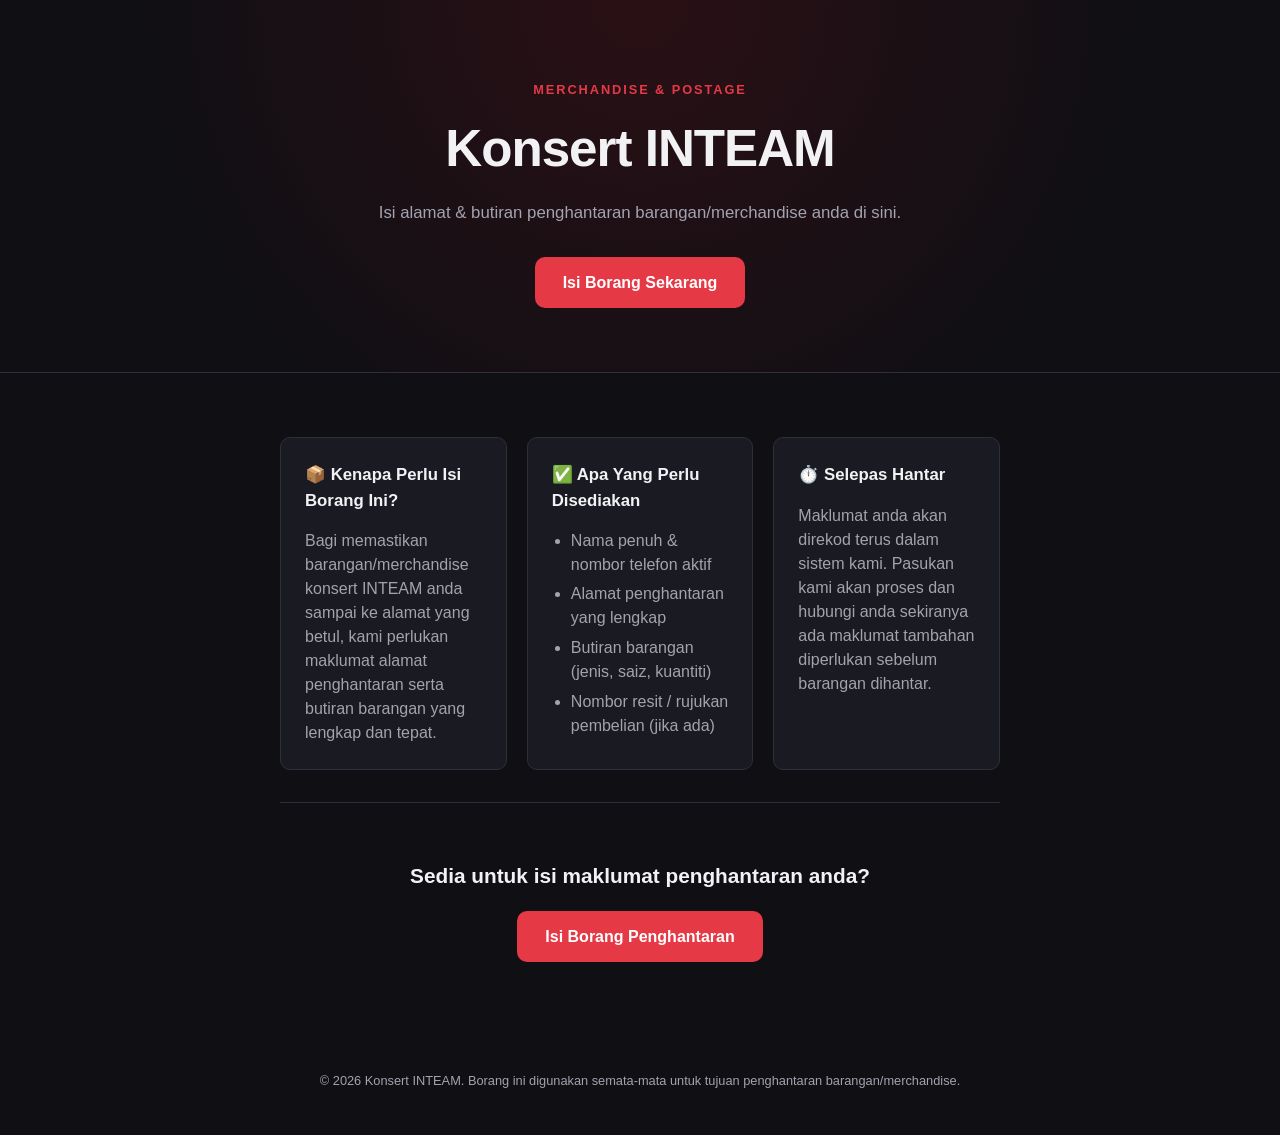
==== index.html @ 43d73769 "Add INTEAM concert postage landing page and form with Google Sheet integration Static landing page +" ====
<!DOCTYPE html>
<html lang="ms">
<head>
<meta charset="UTF-8">
<meta name="viewport" content="width=device-width, initial-scale=1.0">
<title>Konsert INTEAM — Borang Penghantaran Barangan</title>
<link rel="stylesheet" href="style.css">
</head>
<body>
  <header class="hero">
    <div class="hero-inner">
      <p class="eyebrow">Merchandise &amp; Postage</p>
      <h1>Konsert INTEAM</h1>
      <p class="tagline">Isi alamat &amp; butiran penghantaran barangan/merchandise anda di sini.</p>
      <a class="btn btn-primary" href="form.html">Isi Borang Sekarang</a>
    </div>
  </header>

  <main class="container">
    <section class="info-grid">
      <div class="info-card">
        <h2>📦 Kenapa Perlu Isi Borang Ini?</h2>
        <p>Bagi memastikan barangan/merchandise konsert INTEAM anda sampai ke alamat yang betul, kami perlukan
          maklumat alamat penghantaran serta butiran barangan yang lengkap dan tepat.</p>
      </div>
      <div class="info-card">
        <h2>✅ Apa Yang Perlu Disediakan</h2>
        <ul>
          <li>Nama penuh &amp; nombor telefon aktif</li>
          <li>Alamat penghantaran yang lengkap</li>
          <li>Butiran barangan (jenis, saiz, kuantiti)</li>
          <li>Nombor resit / rujukan pembelian (jika ada)</li>
        </ul>
      </div>
      <div class="info-card">
        <h2>⏱️ Selepas Hantar</h2>
        <p>Maklumat anda akan direkod terus dalam sistem kami. Pasukan kami akan proses dan hubungi anda
          sekiranya ada maklumat tambahan diperlukan sebelum barangan dihantar.</p>
      </div>
    </section>

    <section class="cta-block">
      <h2>Sedia untuk isi maklumat penghantaran anda?</h2>
      <a class="btn btn-primary" href="form.html">Isi Borang Penghantaran</a>
    </section>
  </main>

  <footer class="site-footer">
    <p>&copy; 2026 Konsert INTEAM. Borang ini digunakan semata-mata untuk tujuan penghantaran barangan/merchandise.</p>
  </footer>
</body>
</html>
---- style.css ----
:root {
  --bg: #0f0f14;
  --surface: #1a1a22;
  --surface-2: #22222c;
  --border: #2f2f3a;
  --text: #f2f2f5;
  --text-muted: #a3a3b0;
  --accent: #e63946;
  --accent-hover: #d62839;
  --success: #4caf82;
  --error: #e63946;
  --radius: 10px;
  font-size: 16px;
}

* { box-sizing: border-box; }

body {
  margin: 0;
  font-family: -apple-system, BlinkMacSystemFont, "Segoe UI", Roboto, Helvetica, Arial, sans-serif;
  background: var(--bg);
  color: var(--text);
  line-height: 1.5;
}

.container {
  max-width: 760px;
  margin: 0 auto;
  padding: 2rem 1.25rem 4rem;
}

/* Hero / landing */
.hero {
  background: radial-gradient(circle at top, #2a1015, var(--bg) 70%);
  border-bottom: 1px solid var(--border);
  text-align: center;
  padding: 5rem 1.25rem 4rem;
}

.hero-inner { max-width: 640px; margin: 0 auto; }

.eyebrow {
  text-transform: uppercase;
  letter-spacing: 0.15em;
  font-size: 0.8rem;
  color: var(--accent);
  font-weight: 600;
  margin: 0 0 0.75rem;
}

.hero h1 {
  font-size: clamp(2.2rem, 6vw, 3.2rem);
  margin: 0 0 0.75rem;
  letter-spacing: -0.02em;
}

.tagline {
  color: var(--text-muted);
  font-size: 1.05rem;
  margin: 0 0 2rem;
}

.btn {
  display: inline-block;
  border: none;
  border-radius: var(--radius);
  padding: 0.85rem 1.75rem;
  font-size: 1rem;
  font-weight: 600;
  text-decoration: none;
  cursor: pointer;
  transition: background 0.15s ease, transform 0.05s ease;
}

.btn-primary {
  background: var(--accent);
  color: #fff;
}

.btn-primary:hover { background: var(--accent-hover); }
.btn-primary:active { transform: translateY(1px); }
.btn-primary:disabled { opacity: 0.6; cursor: not-allowed; }

/* Info grid */
.info-grid {
  display: grid;
  gap: 1.25rem;
  grid-template-columns: repeat(auto-fit, minmax(220px, 1fr));
  margin: 2rem 0;
}

.info-card {
  background: var(--surface);
  border: 1px solid var(--border);
  border-radius: var(--radius);
  padding: 1.5rem;
}

.info-card h2 { font-size: 1.05rem; margin-top: 0; }
.info-card p, .info-card ul { color: var(--text-muted); margin-bottom: 0; }
.info-card ul { padding-left: 1.2rem; }
.info-card li { margin-bottom: 0.35rem; }

.cta-block {
  text-align: center;
  border-top: 1px solid var(--border);
  padding-top: 2.5rem;
  margin-top: 2rem;
}

.cta-block h2 { font-size: 1.3rem; margin-bottom: 1.25rem; }

/* Page header (form page) */
.page-header {
  border-bottom: 1px solid var(--border);
  padding: 2.5rem 1.25rem 2rem;
  text-align: center;
}

.page-header-inner { max-width: 640px; margin: 0 auto; position: relative; }

.back-link {
  display: inline-block;
  color: var(--text-muted);
  text-decoration: none;
  font-size: 0.9rem;
  margin-bottom: 1rem;
}

.back-link:hover { color: var(--text); }

.page-header h1 { font-size: clamp(1.6rem, 4vw, 2.2rem); margin: 0 0 0.5rem; }

/* Form */
.form-container { max-width: 620px; }

fieldset {
  border: 1px solid var(--border);
  border-radius: var(--radius);
  padding: 1.25rem 1.25rem 1.5rem;
  margin: 0 0 1.5rem;
  background: var(--surface);
}

legend {
  padding: 0 0.5rem;
  font-weight: 600;
  color: var(--accent);
}

label {
  display: block;
  margin: 1rem 0 0.4rem;
  font-size: 0.9rem;
  color: var(--text-muted);
}

label:first-of-type { margin-top: 0.25rem; }

.required { color: var(--accent); }

input, select, textarea {
  width: 100%;
  padding: 0.7rem 0.85rem;
  border-radius: 8px;
  border: 1px solid var(--border);
  background: var(--surface-2);
  color: var(--text);
  font-size: 1rem;
  font-family: inherit;
}

input:focus, select:focus, textarea:focus {
  outline: none;
  border-color: var(--accent);
}

textarea { resize: vertical; }

.row {
  display: grid;
  grid-template-columns: 1fr 2fr;
  gap: 1rem;
}

.form-message {
  min-height: 1.4rem;
  font-size: 0.9rem;
  margin-bottom: 1rem;
}

.form-message.success { color: var(--success); }
.form-message.error { color: var(--error); }

#submit-btn { width: 100%; }

.site-footer {
  text-align: center;
  color: var(--text-muted);
  font-size: 0.8rem;
  padding: 2rem 1.25rem;
}

@media (max-width: 480px) {
  .row { grid-template-columns: 1fr; }
}
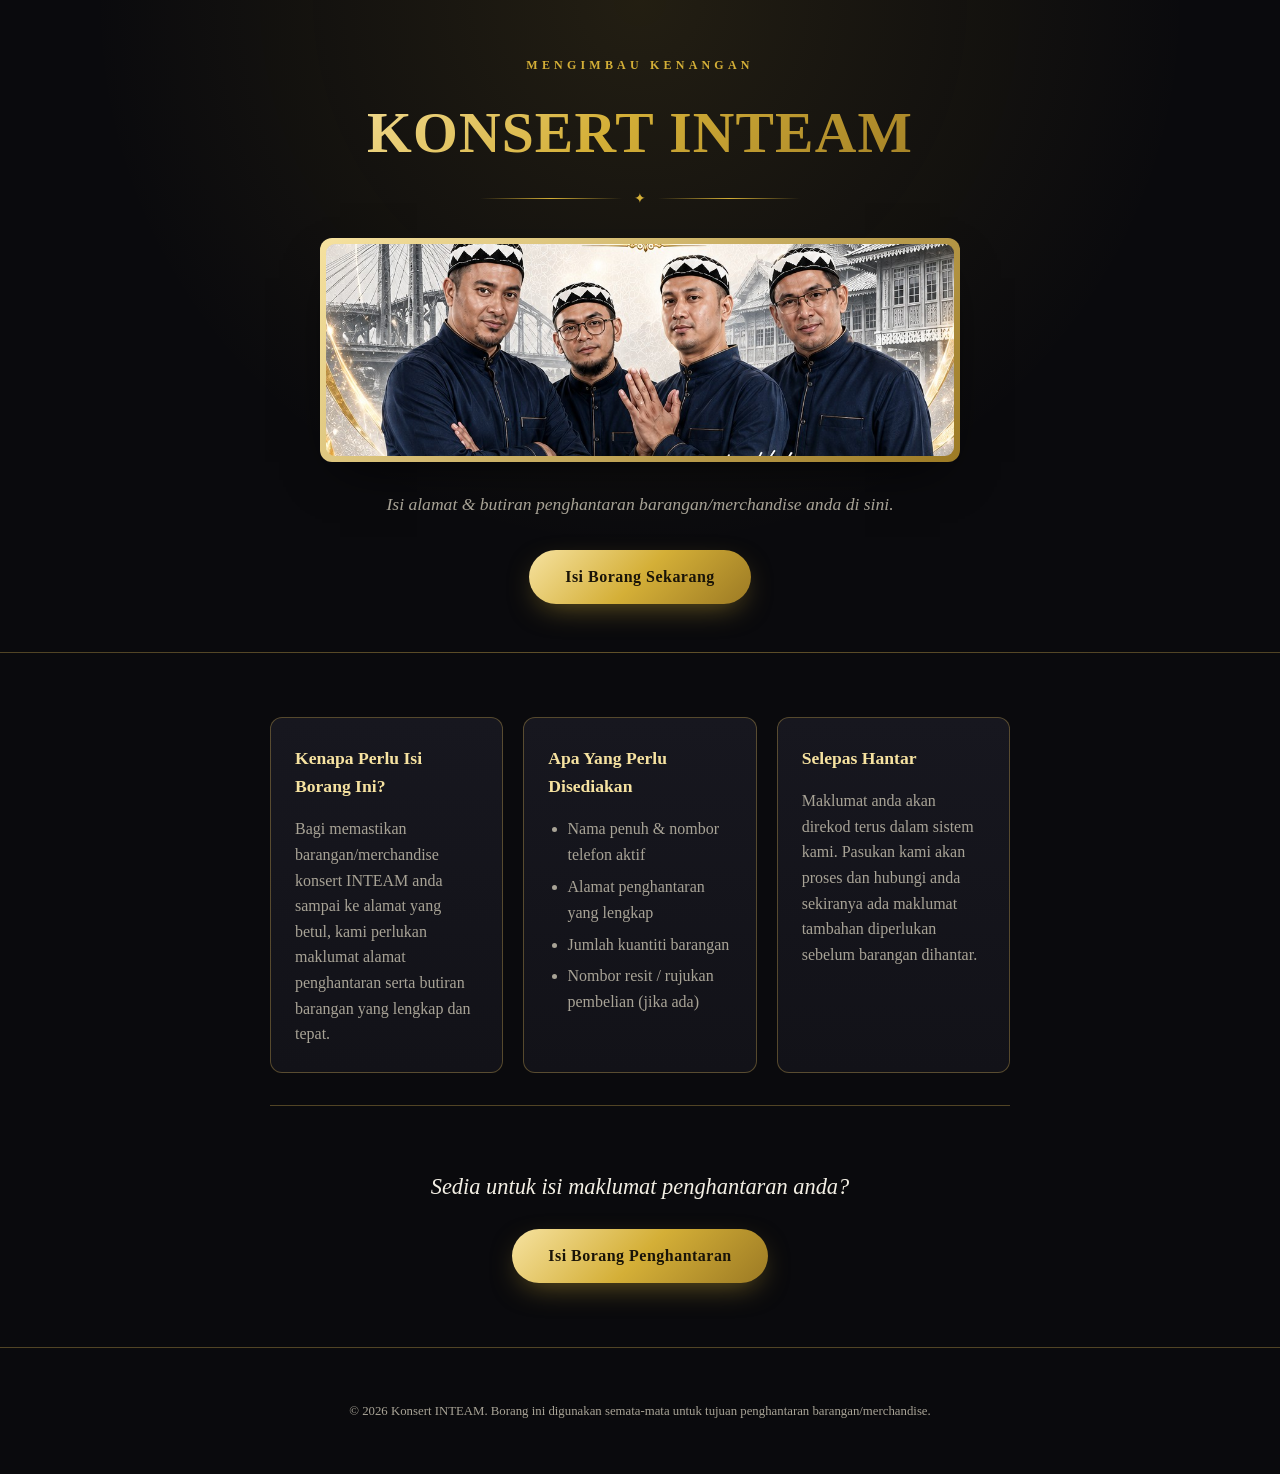
==== commit a24b292f: "Add premium gold/navy design with band photo on landing page Crops the group photo from the concert " ====
--- a/index.html
+++ b/index.html
@@ -9,8 +9,14 @@
 <body>
   <header class="hero">
     <div class="hero-inner">
-      <p class="eyebrow">Merchandise &amp; Postage</p>
-      <h1>Konsert INTEAM</h1>
+      <p class="eyebrow">Mengimbau Kenangan</p>
+      <h1 class="gold-text">KONSERT INTEAM</h1>
+      <div class="divider"><span>&#10022;</span></div>
+
+      <div class="hero-photo-frame">
+        <img src="assets/inteam-group.jpg" alt="Kumpulan INTEAM" width="1024" height="345">
+      </div>
+
       <p class="tagline">Isi alamat &amp; butiran penghantaran barangan/merchandise anda di sini.</p>
       <a class="btn btn-primary" href="form.html">Isi Borang Sekarang</a>
     </div>
@@ -19,21 +25,21 @@
   <main class="container">
     <section class="info-grid">
       <div class="info-card">
-        <h2>📦 Kenapa Perlu Isi Borang Ini?</h2>
+        <h2>Kenapa Perlu Isi Borang Ini?</h2>
         <p>Bagi memastikan barangan/merchandise konsert INTEAM anda sampai ke alamat yang betul, kami perlukan
           maklumat alamat penghantaran serta butiran barangan yang lengkap dan tepat.</p>
       </div>
       <div class="info-card">
-        <h2>✅ Apa Yang Perlu Disediakan</h2>
+        <h2>Apa Yang Perlu Disediakan</h2>
         <ul>
           <li>Nama penuh &amp; nombor telefon aktif</li>
           <li>Alamat penghantaran yang lengkap</li>
-          <li>Butiran barangan (jenis, saiz, kuantiti)</li>
+          <li>Jumlah kuantiti barangan</li>
           <li>Nombor resit / rujukan pembelian (jika ada)</li>
         </ul>
       </div>
       <div class="info-card">
-        <h2>⏱️ Selepas Hantar</h2>
+        <h2>Selepas Hantar</h2>
         <p>Maklumat anda akan direkod terus dalam sistem kami. Pasukan kami akan proses dan hubungi anda
           sekiranya ada maklumat tambahan diperlukan sebelum barangan dihantar.</p>
       </div>
--- a/style.css
+++ b/style.css
@@ -1,15 +1,18 @@
 :root {
-  --bg: #0f0f14;
-  --surface: #1a1a22;
-  --surface-2: #22222c;
-  --border: #2f2f3a;
-  --text: #f2f2f5;
-  --text-muted: #a3a3b0;
-  --accent: #e63946;
-  --accent-hover: #d62839;
+  --bg: #0a0a0d;
+  --bg-elevated: #121218;
+  --surface: #17171f;
+  --surface-2: #1e1e27;
+  --border: #2c2a20;
+  --border-gold: rgba(212, 175, 85, 0.35);
+  --text: #f3efe4;
+  --text-muted: #a8a396;
+  --gold-1: #f6e2a0;
+  --gold-2: #d4af37;
+  --gold-3: #9c7a24;
   --success: #4caf82;
-  --error: #e63946;
-  --radius: 10px;
+  --error: #e0715a;
+  --radius: 12px;
   font-size: 16px;
 }
 
@@ -17,68 +20,124 @@
 
 body {
   margin: 0;
-  font-family: -apple-system, BlinkMacSystemFont, "Segoe UI", Roboto, Helvetica, Arial, sans-serif;
+  font-family: Georgia, "Times New Roman", "Noto Serif", serif;
   background: var(--bg);
   color: var(--text);
-  line-height: 1.5;
+  line-height: 1.6;
+}
+
+.gold-text {
+  background: linear-gradient(135deg, var(--gold-1) 0%, var(--gold-2) 45%, var(--gold-3) 100%);
+  -webkit-background-clip: text;
+  background-clip: text;
+  color: transparent;
 }
 
 .container {
-  max-width: 760px;
+  max-width: 780px;
   margin: 0 auto;
   padding: 2rem 1.25rem 4rem;
 }
 
+/* Ornament divider */
+.divider {
+  display: flex;
+  align-items: center;
+  justify-content: center;
+  gap: 0.75rem;
+  margin: 0 auto 1.5rem;
+  max-width: 320px;
+}
+
+.divider::before,
+.divider::after {
+  content: "";
+  flex: 1;
+  height: 1px;
+  background: linear-gradient(90deg, transparent, var(--gold-2), transparent);
+}
+
+.divider span {
+  color: var(--gold-2);
+  font-size: 0.9rem;
+}
+
 /* Hero / landing */
 .hero {
-  background: radial-gradient(circle at top, #2a1015, var(--bg) 70%);
-  border-bottom: 1px solid var(--border);
-  text-align: center;
-  padding: 5rem 1.25rem 4rem;
-}
-
-.hero-inner { max-width: 640px; margin: 0 auto; }
+  position: relative;
+  background:
+    radial-gradient(circle at 50% 0%, rgba(212, 175, 55, 0.12), transparent 60%),
+    var(--bg);
+  border-bottom: 1px solid var(--border-gold);
+  text-align: center;
+  padding: 3.5rem 1.25rem 3rem;
+  overflow: hidden;
+}
+
+.hero-inner { max-width: 640px; margin: 0 auto; position: relative; z-index: 1; }
 
 .eyebrow {
   text-transform: uppercase;
-  letter-spacing: 0.15em;
-  font-size: 0.8rem;
-  color: var(--accent);
+  letter-spacing: 0.35em;
+  font-size: 0.75rem;
+  color: var(--gold-2);
   font-weight: 600;
   margin: 0 0 0.75rem;
 }
 
 .hero h1 {
-  font-size: clamp(2.2rem, 6vw, 3.2rem);
-  margin: 0 0 0.75rem;
-  letter-spacing: -0.02em;
+  font-family: "Palatino Linotype", Palatino, Georgia, serif;
+  font-size: clamp(2.4rem, 7vw, 3.6rem);
+  font-weight: 700;
+  margin: 0 0 0.5rem;
+  letter-spacing: 0.02em;
+}
+
+.hero-photo-frame {
+  margin: 1.75rem auto;
+  max-width: 640px;
+  border-radius: var(--radius);
+  padding: 6px;
+  background: linear-gradient(135deg, var(--gold-1), var(--gold-3));
+  box-shadow: 0 20px 50px -20px rgba(0, 0, 0, 0.8);
+}
+
+.hero-photo-frame img {
+  display: block;
+  width: 100%;
+  height: auto;
+  border-radius: calc(var(--radius) - 3px);
 }
 
 .tagline {
+  font-style: italic;
   color: var(--text-muted);
-  font-size: 1.05rem;
+  font-size: 1.1rem;
   margin: 0 0 2rem;
 }
 
 .btn {
   display: inline-block;
   border: none;
-  border-radius: var(--radius);
-  padding: 0.85rem 1.75rem;
+  border-radius: 999px;
+  padding: 0.9rem 2.25rem;
+  font-family: Georgia, serif;
   font-size: 1rem;
-  font-weight: 600;
+  font-weight: 700;
+  letter-spacing: 0.03em;
   text-decoration: none;
   cursor: pointer;
-  transition: background 0.15s ease, transform 0.05s ease;
+  transition: transform 0.15s ease, box-shadow 0.15s ease;
 }
 
 .btn-primary {
-  background: var(--accent);
-  color: #fff;
-}
-
-.btn-primary:hover { background: var(--accent-hover); }
-.btn-primary:active { transform: translateY(1px); }
+  background: linear-gradient(135deg, var(--gold-1) 0%, var(--gold-2) 50%, var(--gold-3) 100%);
+  color: #1a1408;
+  box-shadow: 0 10px 30px -10px rgba(212, 175, 55, 0.55);
+}
+
+.btn-primary:hover { transform: translateY(-1px); box-shadow: 0 14px 34px -10px rgba(212, 175, 55, 0.7); }
+.btn-primary:active { transform: translateY(0); }
 .btn-primary:disabled { opacity: 0.6; cursor: not-allowed; }
 
 /* Info grid */
@@ -90,62 +149,80 @@
 }
 
 .info-card {
-  background: var(--surface);
-  border: 1px solid var(--border);
+  background: linear-gradient(180deg, var(--surface), var(--bg-elevated));
+  border: 1px solid var(--border-gold);
   border-radius: var(--radius);
-  padding: 1.5rem;
-}
-
-.info-card h2 { font-size: 1.05rem; margin-top: 0; }
+  padding: 1.6rem 1.5rem;
+}
+
+.info-card h2 {
+  font-size: 1.1rem;
+  margin-top: 0;
+  color: var(--gold-1);
+  font-weight: 700;
+}
 .info-card p, .info-card ul { color: var(--text-muted); margin-bottom: 0; }
 .info-card ul { padding-left: 1.2rem; }
-.info-card li { margin-bottom: 0.35rem; }
+.info-card li { margin-bottom: 0.4rem; }
 
 .cta-block {
   text-align: center;
-  border-top: 1px solid var(--border);
-  padding-top: 2.5rem;
+  border-top: 1px solid var(--border-gold);
+  padding-top: 2.75rem;
   margin-top: 2rem;
 }
 
-.cta-block h2 { font-size: 1.3rem; margin-bottom: 1.25rem; }
+.cta-block h2 {
+  font-size: 1.4rem;
+  margin-bottom: 1.5rem;
+  font-weight: 400;
+  font-style: italic;
+  color: var(--text);
+}
 
 /* Page header (form page) */
 .page-header {
-  border-bottom: 1px solid var(--border);
+  border-bottom: 1px solid var(--border-gold);
   padding: 2.5rem 1.25rem 2rem;
   text-align: center;
+  background: radial-gradient(circle at 50% 0%, rgba(212, 175, 55, 0.1), transparent 60%);
 }
 
 .page-header-inner { max-width: 640px; margin: 0 auto; position: relative; }
 
 .back-link {
   display: inline-block;
-  color: var(--text-muted);
+  color: var(--gold-2);
   text-decoration: none;
   font-size: 0.9rem;
   margin-bottom: 1rem;
-}
-
-.back-link:hover { color: var(--text); }
-
-.page-header h1 { font-size: clamp(1.6rem, 4vw, 2.2rem); margin: 0 0 0.5rem; }
+  letter-spacing: 0.02em;
+}
+
+.back-link:hover { color: var(--gold-1); }
+
+.page-header h1 {
+  font-family: "Palatino Linotype", Palatino, Georgia, serif;
+  font-size: clamp(1.7rem, 4.5vw, 2.4rem);
+  margin: 0 0 0.5rem;
+}
 
 /* Form */
-.form-container { max-width: 620px; }
+.form-container { max-width: 640px; }
 
 fieldset {
-  border: 1px solid var(--border);
+  border: 1px solid var(--border-gold);
   border-radius: var(--radius);
-  padding: 1.25rem 1.25rem 1.5rem;
+  padding: 1.4rem 1.4rem 1.6rem;
   margin: 0 0 1.5rem;
-  background: var(--surface);
+  background: linear-gradient(180deg, var(--surface), var(--bg-elevated));
 }
 
 legend {
-  padding: 0 0.5rem;
-  font-weight: 600;
-  color: var(--accent);
+  padding: 0 0.6rem;
+  font-weight: 700;
+  color: var(--gold-1);
+  letter-spacing: 0.03em;
 }
 
 label {
@@ -153,26 +230,28 @@
   margin: 1rem 0 0.4rem;
   font-size: 0.9rem;
   color: var(--text-muted);
+  font-family: -apple-system, BlinkMacSystemFont, "Segoe UI", sans-serif;
 }
 
 label:first-of-type { margin-top: 0.25rem; }
 
-.required { color: var(--accent); }
+.required { color: var(--gold-2); }
 
 input, select, textarea {
   width: 100%;
-  padding: 0.7rem 0.85rem;
+  padding: 0.75rem 0.9rem;
   border-radius: 8px;
   border: 1px solid var(--border);
   background: var(--surface-2);
   color: var(--text);
   font-size: 1rem;
-  font-family: inherit;
+  font-family: -apple-system, BlinkMacSystemFont, "Segoe UI", sans-serif;
 }
 
 input:focus, select:focus, textarea:focus {
   outline: none;
-  border-color: var(--accent);
+  border-color: var(--gold-2);
+  box-shadow: 0 0 0 3px rgba(212, 175, 55, 0.15);
 }
 
 textarea { resize: vertical; }
@@ -187,6 +266,7 @@
   min-height: 1.4rem;
   font-size: 0.9rem;
   margin-bottom: 1rem;
+  font-family: -apple-system, BlinkMacSystemFont, "Segoe UI", sans-serif;
 }
 
 .form-message.success { color: var(--success); }
@@ -198,7 +278,8 @@
   text-align: center;
   color: var(--text-muted);
   font-size: 0.8rem;
-  padding: 2rem 1.25rem;
+  padding: 2.5rem 1.25rem;
+  border-top: 1px solid var(--border-gold);
 }
 
 @media (max-width: 480px) {
